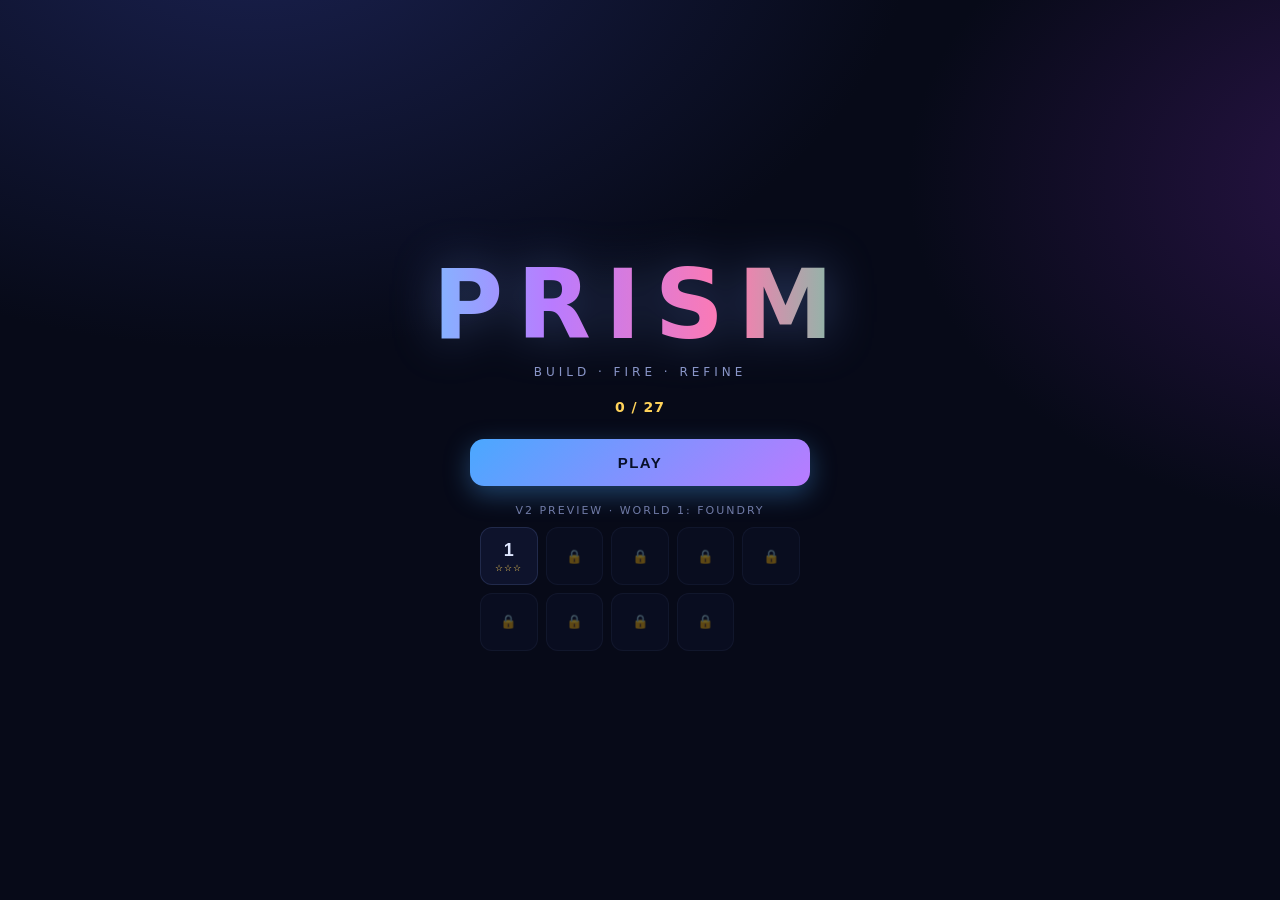
==== prism2.html @ b4cc67da "PRISM v2 vertical slice: playable build-and-fire game (separate page) Adds the player-facing layer o" ====
<!DOCTYPE html>
<html lang="en">
<head>
  <meta charset="UTF-8" />
  <meta name="viewport" content="width=device-width, initial-scale=1.0, maximum-scale=1.0, user-scalable=no, viewport-fit=cover" />
  <meta name="theme-color" content="#070a18" />
  <title>PRISM v2 — Build &amp; Fire</title>
  <link rel="stylesheet" href="css/style.css" />
  <link rel="stylesheet" href="css/style2.css" />
</head>
<body>
  <div id="app">
    <!-- MENU -->
    <section id="screen-menu2" class="screen screen2 active">
      <div class="menu-inner">
        <div class="logo"><h1>PRISM</h1></div>
        <div class="tagline">build · fire · refine</div>
        <div class="menu-stars" id="menu-stars2">0 / 0</div>
        <div class="menu-buttons">
          <button class="btn btn-primary" id="btn-play2">PLAY</button>
        </div>
        <div class="v2-badge">v2 preview · World 1: Foundry</div>
        <div class="level-grid2" id="level-grid2"></div>
      </div>
    </section>

    <!-- GAME -->
    <section id="screen-game2" class="screen screen2">
      <div class="topbar">
        <button class="icon-btn" id="btn-quit2">‹</button>
        <div class="level-meta"><span class="world-tag" id="lvl-par2">PAR 1</span><span class="level-name" id="lvl-name2">—</span></div>
        <div style="width:42px"></div>
      </div>
      <div class="hud">
        <div class="pill"><span class="pill-ico">◆</span> pieces <b id="pieces-stat">0 / 0</b></div>
        <div class="pill"><span class="pill-ico">⚡</span> fires <b id="fires-stat">0</b></div>
      </div>
      <div class="board-wrap"><canvas id="board2"></canvas></div>
      <div class="tray" id="tray2"></div>
      <div class="controls">
        <button class="btn btn-small btn-ghost" id="btn-clear2">CLEAR</button>
        <button class="btn btn-fire" id="btn-fire">⚡ FIRE</button>
      </div>
    </section>

    <!-- WIN -->
    <div class="modal" id="modal-win2">
      <div class="modal-card win-card">
        <div class="win-rays"></div>
        <h2 id="win2-title">SOLVED</h2>
        <div class="stars-row" id="win2-stars"><span class="s star">★</span><span class="s star">★</span><span class="s star">★</span></div>
        <p class="win-stats" id="win2-stats"></p>
        <div class="modal-buttons">
          <button class="btn btn-small btn-ghost" id="btn-levels2">LEVELS</button>
          <button class="btn btn-small" id="btn-replay2">REPLAY</button>
          <button class="btn btn-small btn-primary" id="btn-next2">NEXT</button>
        </div>
      </div>
    </div>
  </div>

  <script src="js/engine2.js"></script>
  <script src="js/levels2.js"></script>
  <script src="js/audio.js"></script>
  <script src="js/render2.js"></script>
  <script src="js/game2.js"></script>
</body>
</html>
---- css/style.css ----
:root {
  --bg: #070a18;
  --bg2: #0c1130;
  --panel: rgba(18, 24, 54, 0.7);
  --line: rgba(120, 150, 220, 0.18);
  --text: #dfe7ff;
  --muted: #8a96c8;
  --accent: #4aa8ff;
  --accent2: #b97bff;
  --good: #41e0a3;
  --gold: #ffd35a;
}

* { box-sizing: border-box; -webkit-tap-highlight-color: transparent; }
html, body { margin: 0; height: 100%; }
body {
  font-family: -apple-system, BlinkMacSystemFont, "Segoe UI", system-ui, sans-serif;
  color: var(--text);
  background:
    radial-gradient(1200px 800px at 20% -10%, #1a2150 0%, transparent 55%),
    radial-gradient(1000px 700px at 110% 20%, #2a1448 0%, transparent 50%),
    var(--bg);
  overflow: hidden;
  user-select: none;
  -webkit-user-select: none;
}

#app { position: relative; height: 100vh; height: 100dvh; max-width: 560px; margin: 0 auto; }

.screen {
  position: absolute; inset: 0;
  display: none; flex-direction: column;
  padding: max(16px, env(safe-area-inset-top)) 16px max(16px, env(safe-area-inset-bottom));
  animation: fade .28s ease;
}
.screen.active { display: flex; }
@keyframes fade { from { opacity: 0; transform: translateY(6px) scale(.995); } to { opacity: 1; transform: none; } }
body.reduced-motion .screen { animation: none; }

/* ---------- MENU ---------- */
.menu-inner { margin: auto; width: 100%; text-align: center; }
.logo h1 {
  font-size: clamp(56px, 18vw, 96px);
  margin: 0; letter-spacing: 14px; font-weight: 800;
  background: linear-gradient(90deg, #6ad0ff, #b97bff, #ff7ab0, #41e0a3);
  -webkit-background-clip: text; background-clip: text; color: transparent;
  filter: drop-shadow(0 0 24px rgba(120, 160, 255, .35));
  animation: hue 8s linear infinite;
}
@keyframes hue { to { filter: drop-shadow(0 0 24px rgba(120,160,255,.35)) hue-rotate(360deg); } }
body.reduced-motion .logo h1 { animation: none; }
.tagline { color: var(--muted); letter-spacing: 4px; text-transform: uppercase; font-size: 12px; margin-top: 4px; }
.menu-stars { margin: 20px 0 24px; color: var(--gold); font-weight: 700; letter-spacing: 1px; }
.menu-buttons { display: flex; flex-direction: column; gap: 12px; max-width: 340px; margin: 0 auto; }
.menu-row { display: flex; gap: 12px; }
.menu-row .btn { flex: 1; }
.hint-text { color: var(--muted); font-size: 12px; margin-top: 24px; line-height: 1.6; padding: 0 10px; }

/* ---------- BUTTONS ---------- */
.btn {
  border: 1px solid var(--line); background: var(--panel); color: var(--text);
  padding: 15px 18px; border-radius: 14px; font-size: 15px; font-weight: 700;
  letter-spacing: 1.5px; cursor: pointer; backdrop-filter: blur(8px);
  transition: transform .08s ease, box-shadow .2s ease, background .2s ease;
}
.btn:active { transform: scale(.96); }
.btn-primary {
  background: linear-gradient(135deg, var(--accent), var(--accent2));
  border: none; color: #08102a; box-shadow: 0 8px 26px rgba(74, 168, 255, .35);
}
.btn-ghost { background: transparent; color: var(--muted); }
.btn-small { padding: 12px 16px; font-size: 13px; border-radius: 12px; }

.icon-btn {
  width: 42px; height: 42px; border-radius: 12px; border: 1px solid var(--line);
  background: var(--panel); color: var(--text); font-size: 22px; cursor: pointer;
  display: grid; place-items: center; line-height: 1;
}
.icon-btn:active { transform: scale(.92); }

/* ---------- TOPBAR ---------- */
.topbar { display: flex; align-items: center; justify-content: space-between; gap: 10px; margin-bottom: 8px; }
.topbar h2 { margin: 0; letter-spacing: 6px; font-size: 18px; }
.topbar-stars, .menu-stars { color: var(--gold); font-weight: 700; font-size: 14px; }
.level-meta { text-align: center; flex: 1; overflow: hidden; }
.world-tag { display: block; font-size: 10px; letter-spacing: 2px; color: var(--muted); text-transform: uppercase; }
.level-name { display: block; font-size: 16px; font-weight: 700; letter-spacing: 2px; }

/* ---------- WORLD LIST ---------- */
.world-list { overflow-y: auto; padding: 8px 2px 30px; flex: 1; display: flex; flex-direction: column; gap: 12px; }
.world-card {
  position: relative; text-align: left; border: 1px solid var(--line); border-radius: 16px;
  background: var(--panel); padding: 16px 16px; cursor: pointer; overflow: hidden;
  transition: transform .08s ease, box-shadow .2s ease, border-color .2s ease;
  border-left: 4px solid var(--wc, #4aa8ff);
}
.world-card:active { transform: scale(.985); }
.world-card .wc-num { font-size: 11px; letter-spacing: 3px; color: var(--muted); }
.world-card .wc-name { font-size: 20px; font-weight: 800; letter-spacing: 2px; margin: 2px 0 4px; color: #fff; }
.world-card .wc-mech { font-size: 12px; color: var(--muted); }
.world-card .wc-stars { position: absolute; top: 16px; right: 16px; color: var(--gold); font-size: 13px; font-weight: 700; }
.world-card .wc-bar { height: 6px; border-radius: 999px; background: rgba(255,255,255,.08); margin-top: 12px; overflow: hidden; }
.world-card .wc-fill { height: 100%; border-radius: 999px; background: var(--wc, #4aa8ff); width: 0; transition: width .4s ease; }
.world-card.locked { opacity: .5; cursor: default; }
.world-card.locked .wc-name::after { content: " 🔒"; font-size: 14px; }
.world-card.done { box-shadow: 0 0 0 1px var(--wc, #4aa8ff) inset, 0 8px 26px rgba(0,0,0,.25); }
.world-card .wc-check { position: absolute; top: 14px; right: 16px; color: var(--wc); font-size: 16px; }

/* ---------- LEVEL GRID ---------- */
.levels-sub { color: var(--muted); font-size: 12px; margin: 0 4px 10px; letter-spacing: 1px; text-transform: uppercase; }
.level-grid { overflow-y: auto; padding: 4px 2px 30px; flex: 1;
  display: grid; grid-template-columns: repeat(4, 1fr); gap: 10px; align-content: start; }
.level-btn {
  aspect-ratio: 1; border-radius: 14px; border: 1px solid var(--line);
  background: var(--panel); color: var(--text); cursor: pointer;
  display: flex; flex-direction: column; align-items: center; justify-content: center; gap: 4px;
  transition: transform .08s ease, box-shadow .2s ease;
}
.level-btn:active { transform: scale(.94); }
.level-btn .num { font-size: 22px; font-weight: 800; }
.level-btn .lvstars { font-size: 11px; color: var(--gold); letter-spacing: 1px; }
.level-btn.locked { opacity: .4; cursor: default; }
.level-btn.done { border-color: color-mix(in srgb, var(--accent) 50%, var(--line)); }
.level-btn.locked .lock { font-size: 20px; }
.level-btn:not(.locked):hover { box-shadow: 0 6px 20px rgba(74,168,255,.25); }

/* ---------- GAME ---------- */
.hud { display: flex; gap: 8px; justify-content: center; flex-wrap: wrap; margin: 6px 0 8px; }
.pill {
  background: var(--panel); border: 1px solid var(--line); border-radius: 999px;
  padding: 7px 13px; font-size: 12px; color: var(--muted); letter-spacing: .5px;
  display: flex; align-items: center; gap: 6px;
}
.pill b { color: var(--text); font-size: 13px; }
.pill i { color: var(--muted); font-style: normal; opacity: .8; }
.pill-ico { opacity: .8; }
.pill.flash { animation: flash .4s ease; }
@keyframes flash { 0%,100% { background: var(--panel); } 30% { background: rgba(255,90,120,.35); border-color: #ff5a78; } }

.board-wrap { flex: 1; display: flex; min-height: 0; padding: 6px 0; }
#board { width: 100%; height: 100%; touch-action: manipulation; }
#board.hinting { animation: hintpulse 1.4s ease; }
@keyframes hintpulse { 0%,100% { filter: none; } 50% { filter: drop-shadow(0 0 18px rgba(120,200,255,.6)); } }
body.reduced-motion #board.hinting { animation: none; }

.controls { display: flex; gap: 10px; justify-content: center; padding-top: 8px; }

/* ---------- MODALS ---------- */
.modal {
  position: absolute; inset: 0; display: none; place-items: center;
  background: rgba(4, 6, 16, .72); backdrop-filter: blur(6px); z-index: 20; padding: 20px;
}
.modal.show { display: grid; animation: fade .25s ease; }
.modal-card {
  width: 100%; max-width: 340px; text-align: center;
  background: linear-gradient(160deg, rgba(30,38,80,.9), rgba(16,20,46,.95));
  border: 1px solid var(--line); border-radius: 22px; padding: 28px 22px;
  box-shadow: 0 30px 80px rgba(0,0,0,.5);
  animation: pop .35s cubic-bezier(.2,1.4,.4,1);
}
body.reduced-motion .modal-card { animation: none; }
@keyframes pop { from { transform: scale(.85); opacity: 0; } to { transform: none; opacity: 1; } }
.modal-card h2 { margin: 0 0 14px; letter-spacing: 6px; font-size: 26px;
  background: linear-gradient(90deg,#6ad0ff,#41e0a3); -webkit-background-clip: text; background-clip: text; color: transparent; }
.stars-row { display: flex; justify-content: center; gap: 14px; margin: 6px 0 14px; }
.stars-row .star { font-size: 44px; color: rgba(255,255,255,.12); transition: transform .3s, color .3s, text-shadow .3s; }
.stars-row .star.on { color: var(--gold); text-shadow: 0 0 22px rgba(255,211,90,.8); transform: scale(1.18) rotate(-6deg); }

/* help / legend */
.help-card { max-width: 440px; text-align: left; max-height: 88vh; overflow-y: auto; }
.help-card h2 { text-align: center; }
.help-goal { color: var(--text); font-size: 13px; line-height: 1.6; margin: 0 0 14px; }
.help-goal b { color: #fff; }
.legend { display: flex; flex-direction: column; gap: 8px; margin: 4px 0 14px; }
.leg { display: flex; gap: 12px; align-items: flex-start; font-size: 12.5px; color: var(--muted); line-height: 1.45; }
.leg .ic { width: 22px; text-align: center; font-size: 18px; flex: 0 0 22px; }
.leg b { color: var(--text); }
.prism-ic { background: linear-gradient(135deg,#ff5a78,#41e0a3,#4aa8ff); -webkit-background-clip: text; background-clip: text; color: transparent; }
.help-mix { font-size: 12.5px; color: var(--muted); line-height: 1.7; background: rgba(0,0,0,.2); padding: 10px 12px; border-radius: 10px; margin: 0 0 16px; }
.help-mix b { color: var(--text); }

/* settings */
.settings-card { text-align: left; max-width: 360px; }
.settings-card h2 { text-align: center; }
.setting { display: flex; align-items: center; justify-content: space-between; padding: 13px 4px; border-bottom: 1px solid var(--line); font-size: 14px; }
.toggle { width: 50px; height: 28px; border-radius: 999px; border: 1px solid var(--line); background: rgba(0,0,0,.3); position: relative; cursor: pointer; transition: background .2s; }
.toggle::after { content: ""; position: absolute; top: 2px; left: 2px; width: 22px; height: 22px; border-radius: 50%; background: #8a96c8; transition: transform .2s, background .2s; }
.toggle[aria-pressed="true"] { background: linear-gradient(135deg, var(--accent), var(--accent2)); border-color: transparent; }
.toggle[aria-pressed="true"]::after { transform: translateX(22px); background: #fff; }
.settings-buttons { margin-top: 18px; }
.settings-about { color: var(--muted); font-size: 11px; line-height: 1.6; margin: 16px 0 0; text-align: center; }

/* themed, celebratory win screen */
.win-card, .world-card.modal-card { position: relative; overflow: hidden; --accent: #4aa8ff; border-color: color-mix(in srgb, var(--accent) 40%, transparent); }
.win-rays { position: absolute; inset: -40% -40% auto -40%; height: 200%; pointer-events: none; opacity: .5;
  background: conic-gradient(from 0deg, transparent 0 12deg, color-mix(in srgb, var(--accent) 35%, transparent) 12deg 14deg, transparent 14deg 30deg,
    color-mix(in srgb, var(--accent) 35%, transparent) 30deg 32deg, transparent 32deg 48deg, color-mix(in srgb, var(--accent) 35%, transparent) 48deg 50deg, transparent 50deg);
  animation: spin 14s linear infinite; }
@keyframes spin { to { transform: rotate(360deg); } }
body.reduced-motion .win-rays { animation: none; }
.win-card h2, .world-card h2 { position: relative; margin: 0 0 4px; letter-spacing: 6px; font-size: 30px;
  color: var(--accent); text-shadow: 0 0 26px color-mix(in srgb, var(--accent) 70%, transparent);
  -webkit-text-fill-color: var(--accent); animation: winpop .4s cubic-bezier(.2,1.5,.4,1); }
body.reduced-motion .win-card h2, body.reduced-motion .world-card h2 { animation: none; }
@keyframes winpop { from { transform: scale(.6); opacity: 0; } to { transform: none; opacity: 1; } }
.win-flavor { position: relative; color: var(--muted); font-size: 13px; letter-spacing: 1px; margin: 0 0 14px; }
.win-perfect { position: relative; height: 16px; margin: -4px 0 6px; font-size: 13px; letter-spacing: 4px; font-weight: 800;
  color: var(--gold); opacity: 0; transform: translateY(6px); transition: opacity .3s, transform .3s; text-shadow: 0 0 18px rgba(255,211,90,.8); }
.win-perfect.show { opacity: 1; transform: none; }
.win-stats { position: relative; color: var(--muted); font-size: 14px; margin: 4px 0 20px; }
.win-stats b { color: var(--text); }
.modal-buttons { display: flex; gap: 8px; justify-content: center; flex-wrap: wrap; }

/* world-complete */
.world-kicker { position: relative; color: var(--muted); letter-spacing: 5px; font-size: 11px; margin: 0 0 6px; }
.world-done-stars { position: relative; color: var(--gold); font-weight: 700; letter-spacing: 2px; margin: 8px 0 20px; font-size: 15px; }

@media (max-height: 680px) {
  .logo h1 { font-size: 64px; }
  .hint-text { display: none; }
}
---- css/style2.css ----
/* PRISM v2 — styles for the build-and-fire loop (layered on style.css) */
.v2-badge { color: var(--muted); font-size: 11px; letter-spacing: 2px; text-transform: uppercase; margin: 18px 0 10px; opacity: .8; }

.level-grid2 { display: grid; grid-template-columns: repeat(5, 1fr); gap: 8px; max-width: 320px; margin: 4px auto 0; }
.lvl-btn {
  aspect-ratio: 1; border-radius: 12px; border: 1px solid var(--line); background: var(--panel); color: var(--text);
  cursor: pointer; display: flex; flex-direction: column; align-items: center; justify-content: center; gap: 2px;
  transition: transform .08s ease, box-shadow .2s ease;
}
.lvl-btn:active { transform: scale(.94); }
.lvl-btn .n { font-size: 18px; font-weight: 800; }
.lvl-btn .s { font-size: 9px; color: var(--gold); letter-spacing: 1px; }
.lvl-btn.locked { opacity: .4; cursor: default; }

/* inventory tray */
.tray { display: flex; gap: 10px; justify-content: center; flex-wrap: wrap; padding: 8px 0 2px; min-height: 56px; }
.tray.flash { animation: trayflash .4s ease; }
@keyframes trayflash { 0%,100% {} 30% { filter: drop-shadow(0 0 8px rgba(255,90,120,.8)); } }
.tool {
  position: relative; width: 56px; height: 56px; border-radius: 14px;
  border: 1px solid var(--line); background: var(--panel); color: var(--text); cursor: pointer;
  display: grid; place-items: center; transition: transform .08s ease, border-color .15s ease, box-shadow .15s ease;
}
.tool:active { transform: scale(.92); }
.tool .tg { font-size: 26px; line-height: 1; }
.tool .tc { position: absolute; right: 5px; bottom: 3px; font-size: 11px; font-weight: 700; color: var(--muted); }
.tool.sel { border-color: var(--accent); box-shadow: 0 0 0 2px rgba(74,168,255,.35), 0 6px 18px rgba(74,168,255,.25); }
.tool.empty { opacity: .35; }

/* fire button */
.btn-fire {
  background: linear-gradient(135deg, #ffd35a, #ff8a5a); border: none; color: #2a1400;
  font-size: 16px; font-weight: 800; letter-spacing: 2px; padding: 15px 34px; border-radius: 14px;
  box-shadow: 0 8px 26px rgba(255,160,80,.4); transition: transform .08s ease, box-shadow .2s ease;
}
.btn-fire:active { transform: scale(.95); box-shadow: 0 4px 14px rgba(255,160,80,.5); }
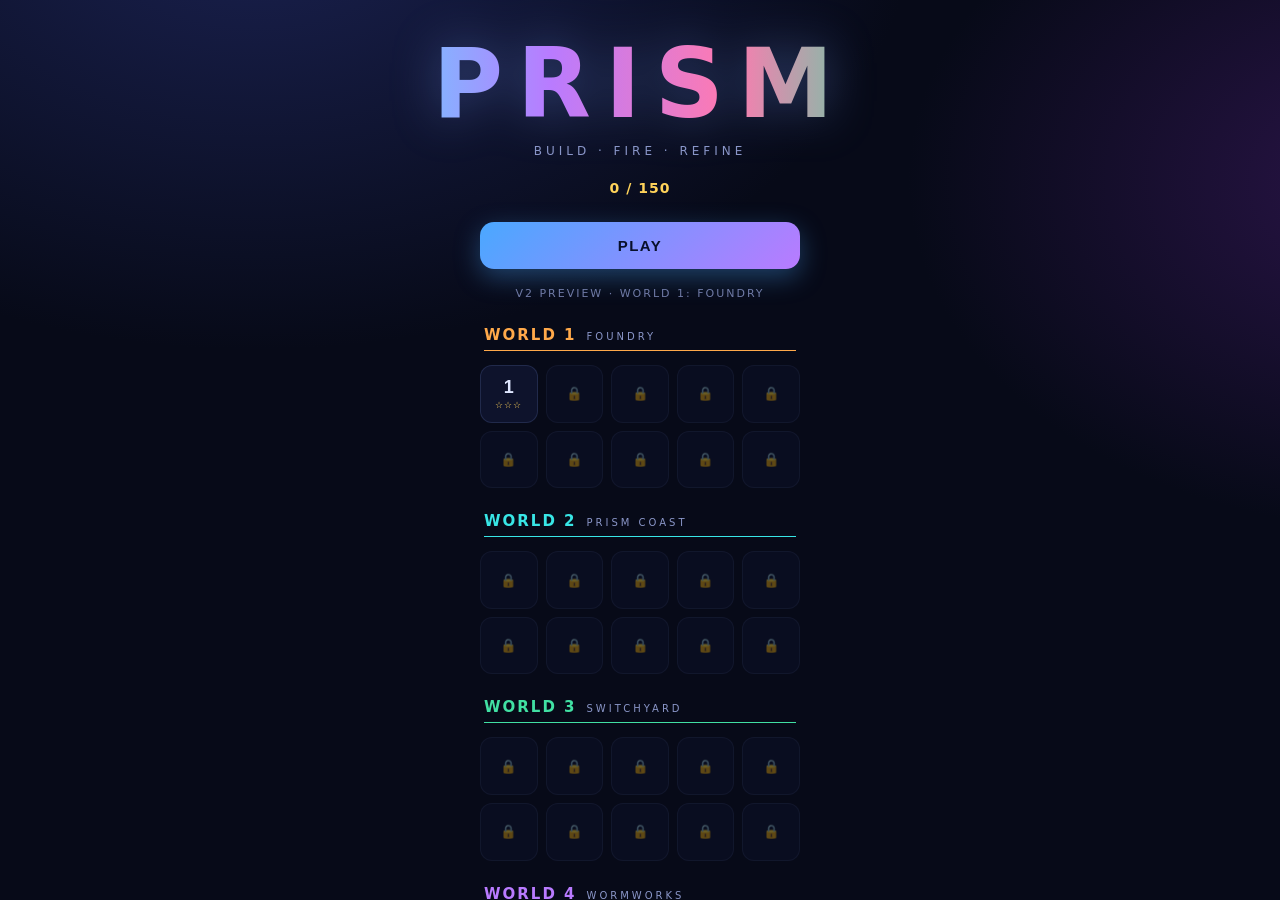
==== commit f4f2a2ce: "PRISM v2 preview: visual overhaul + 50-level/5-world curriculum (additive) Updates the standalone /p" ====
--- a/prism2.html
+++ b/prism2.html
@@ -5,7 +5,7 @@
   <meta name="viewport" content="width=device-width, initial-scale=1.0, maximum-scale=1.0, user-scalable=no, viewport-fit=cover" />
   <meta name="theme-color" content="#070a18" />
   <title>PRISM v2 — Build &amp; Fire</title>
-  <link rel="stylesheet" href="css/style.css" />
+  <link rel="stylesheet" href="css/v2base.css" />
   <link rel="stylesheet" href="css/style2.css" />
 </head>
 <body>
@@ -45,7 +45,7 @@
 
     <!-- WIN -->
     <div class="modal" id="modal-win2">
-      <div class="modal-card win-card">
+      <div class="modal-card win-card" id="win-card2">
         <div class="win-rays"></div>
         <h2 id="win2-title">SOLVED</h2>
         <div class="stars-row" id="win2-stars"><span class="s star">★</span><span class="s star">★</span><span class="s star">★</span></div>
--- a/css/v2base.css
+++ b/css/v2base.css
@@ -0,0 +1,186 @@
+:root {
+  --bg: #070a18;
+  --bg2: #0c1130;
+  --panel: rgba(18, 24, 54, 0.7);
+  --line: rgba(120, 150, 220, 0.18);
+  --text: #dfe7ff;
+  --muted: #8a96c8;
+  --accent: #4aa8ff;
+  --accent2: #b97bff;
+  --good: #41e0a3;
+  --gold: #ffd35a;
+}
+
+* { box-sizing: border-box; -webkit-tap-highlight-color: transparent; }
+html, body { margin: 0; height: 100%; }
+body {
+  font-family: -apple-system, BlinkMacSystemFont, "Segoe UI", system-ui, sans-serif;
+  color: var(--text);
+  background:
+    radial-gradient(1200px 800px at 20% -10%, #1a2150 0%, transparent 55%),
+    radial-gradient(1000px 700px at 110% 20%, #2a1448 0%, transparent 50%),
+    var(--bg);
+  overflow: hidden;
+  user-select: none;
+  -webkit-user-select: none;
+}
+
+#app { position: relative; height: 100vh; height: 100dvh; max-width: 560px; margin: 0 auto; }
+
+.screen {
+  position: absolute; inset: 0;
+  display: none; flex-direction: column;
+  padding: max(16px, env(safe-area-inset-top)) 16px max(16px, env(safe-area-inset-bottom));
+  animation: fade .25s ease;
+}
+.screen.active { display: flex; }
+@keyframes fade { from { opacity: 0; transform: scale(.99); } to { opacity: 1; transform: none; } }
+
+/* ---------- MENU ---------- */
+.menu-inner { margin: auto; width: 100%; text-align: center; }
+.logo h1 {
+  font-size: clamp(56px, 18vw, 96px);
+  margin: 0; letter-spacing: 14px; font-weight: 800;
+  background: linear-gradient(90deg, #6ad0ff, #b97bff, #ff7ab0, #41e0a3);
+  -webkit-background-clip: text; background-clip: text; color: transparent;
+  filter: drop-shadow(0 0 24px rgba(120, 160, 255, .35));
+  animation: hue 8s linear infinite;
+}
+@keyframes hue { to { filter: drop-shadow(0 0 24px rgba(120,160,255,.35)) hue-rotate(360deg); } }
+.tagline { color: var(--muted); letter-spacing: 4px; text-transform: uppercase; font-size: 12px; margin-top: 4px; }
+.menu-stars { margin: 22px 0 26px; color: var(--gold); font-weight: 700; letter-spacing: 1px; }
+.menu-buttons { display: flex; flex-direction: column; gap: 12px; max-width: 320px; margin: 0 auto; }
+.hint-text { color: var(--muted); font-size: 12px; margin-top: 26px; line-height: 1.6; padding: 0 10px; }
+
+/* ---------- BUTTONS ---------- */
+.btn {
+  border: 1px solid var(--line); background: var(--panel); color: var(--text);
+  padding: 15px 18px; border-radius: 14px; font-size: 15px; font-weight: 700;
+  letter-spacing: 1.5px; cursor: pointer; backdrop-filter: blur(8px);
+  transition: transform .08s ease, box-shadow .2s ease, background .2s ease;
+}
+.btn:active { transform: scale(.96); }
+.btn-primary {
+  background: linear-gradient(135deg, var(--accent), var(--accent2));
+  border: none; color: #08102a; box-shadow: 0 8px 26px rgba(74, 168, 255, .35);
+}
+.btn-ghost { background: transparent; color: var(--muted); }
+.btn-small { padding: 12px 16px; font-size: 13px; border-radius: 12px; }
+
+.icon-btn {
+  width: 42px; height: 42px; border-radius: 12px; border: 1px solid var(--line);
+  background: var(--panel); color: var(--text); font-size: 22px; cursor: pointer;
+  display: grid; place-items: center; line-height: 1;
+}
+.icon-btn:active { transform: scale(.92); }
+
+/* ---------- TOPBAR ---------- */
+.topbar { display: flex; align-items: center; justify-content: space-between; gap: 10px; margin-bottom: 14px; }
+.topbar h2 { margin: 0; letter-spacing: 6px; font-size: 18px; }
+.topbar-stars, .menu-stars { color: var(--gold); font-weight: 700; font-size: 14px; }
+.level-meta { text-align: center; flex: 1; overflow: hidden; }
+.world-tag { display: block; font-size: 10px; letter-spacing: 2px; color: var(--muted); text-transform: uppercase; }
+.level-name { display: block; font-size: 16px; font-weight: 700; letter-spacing: 2px; }
+
+/* ---------- LEVEL GRID ---------- */
+.level-grid { overflow-y: auto; padding: 4px 2px 30px; flex: 1; }
+.world-head {
+  display: flex; align-items: baseline; gap: 10px; margin: 18px 4px 10px;
+  padding-bottom: 8px; border-bottom: 1px solid var(--line);
+}
+.world-head span { font-size: 11px; letter-spacing: 3px; color: var(--muted); }
+.world-head b { font-size: 16px; letter-spacing: 2px; }
+.level-grid { display: grid; grid-template-columns: repeat(4, 1fr); gap: 10px; align-content: start; }
+.level-grid .world-head { grid-column: 1 / -1; }
+.level-btn {
+  aspect-ratio: 1; border-radius: 14px; border: 1px solid var(--line);
+  background: var(--panel); color: var(--text); cursor: pointer;
+  display: flex; flex-direction: column; align-items: center; justify-content: center; gap: 4px;
+  transition: transform .08s ease, box-shadow .2s ease;
+}
+.level-btn:active { transform: scale(.94); }
+.level-btn .num { font-size: 22px; font-weight: 800; }
+.level-btn .lvstars { font-size: 11px; color: var(--gold); letter-spacing: 1px; }
+.level-btn.locked { opacity: .4; cursor: default; }
+.level-btn.locked .lock { font-size: 20px; }
+.level-btn:not(.locked):hover { box-shadow: 0 6px 20px rgba(74,168,255,.25); }
+
+/* ---------- GAME ---------- */
+.hud { display: flex; gap: 8px; justify-content: center; flex-wrap: wrap; margin-bottom: 10px; }
+.pill {
+  background: var(--panel); border: 1px solid var(--line); border-radius: 999px;
+  padding: 7px 13px; font-size: 12px; color: var(--muted); letter-spacing: .5px;
+  display: flex; align-items: center; gap: 6px;
+}
+.pill b { color: var(--text); font-size: 13px; }
+.pill i { color: var(--muted); font-style: normal; opacity: .8; }
+.pill-ico { opacity: .8; }
+.pill.flash { animation: flash .4s ease; }
+@keyframes flash { 0%,100% { background: var(--panel); } 30% { background: rgba(255,90,120,.35); border-color: #ff5a78; } }
+
+.level-note-bar {
+  text-align: center; color: var(--muted); font-size: 12px; line-height: 1.4;
+  padding: 2px 12px 6px; min-height: 16px; font-style: italic;
+}
+.board-wrap { flex: 1; display: flex; min-height: 0; padding: 6px 0; }
+#board { width: 100%; height: 100%; touch-action: manipulation; }
+#board.hinting { animation: hintpulse 1.4s ease; }
+@keyframes hintpulse { 0%,100% { filter: none; } 50% { filter: drop-shadow(0 0 18px rgba(120,200,255,.6)); } }
+
+.controls { display: flex; gap: 10px; justify-content: center; padding-top: 10px; }
+
+/* ---------- WIN MODAL ---------- */
+.modal {
+  position: absolute; inset: 0; display: none; place-items: center;
+  background: rgba(4, 6, 16, .72); backdrop-filter: blur(6px); z-index: 20; padding: 20px;
+}
+.modal.show { display: grid; animation: fade .25s ease; }
+.modal-card {
+  width: 100%; max-width: 340px; text-align: center;
+  background: linear-gradient(160deg, rgba(30,38,80,.9), rgba(16,20,46,.95));
+  border: 1px solid var(--line); border-radius: 22px; padding: 28px 22px;
+  box-shadow: 0 30px 80px rgba(0,0,0,.5);
+  animation: pop .35s cubic-bezier(.2,1.4,.4,1);
+}
+@keyframes pop { from { transform: scale(.85); opacity: 0; } to { transform: none; opacity: 1; } }
+.modal-card h2 { margin: 0 0 14px; letter-spacing: 6px; font-size: 26px;
+  background: linear-gradient(90deg,#6ad0ff,#41e0a3); -webkit-background-clip: text; background-clip: text; color: transparent; }
+.stars-row { display: flex; justify-content: center; gap: 14px; margin: 6px 0 14px; }
+.stars-row .star { font-size: 44px; color: rgba(255,255,255,.12); transition: transform .3s, color .3s, text-shadow .3s; }
+.stars-row .star.on { color: var(--gold); text-shadow: 0 0 22px rgba(255,211,90,.8); transform: scale(1.18) rotate(-6deg); }
+/* help / legend */
+.help-card { max-width: 420px; text-align: left; max-height: 86vh; overflow-y: auto; }
+.help-card h2 { text-align: center; }
+.help-goal { color: var(--text); font-size: 13px; line-height: 1.6; margin: 0 0 14px; }
+.help-goal b { color: #fff; }
+.legend { display: flex; flex-direction: column; gap: 9px; margin: 4px 0 14px; }
+.leg { display: flex; gap: 12px; align-items: flex-start; font-size: 12.5px; color: var(--muted); line-height: 1.45; }
+.leg .ic { width: 22px; text-align: center; font-size: 18px; flex: 0 0 22px; }
+.leg b { color: var(--text); }
+.prism-ic { background: linear-gradient(135deg,#ff5a78,#41e0a3,#4aa8ff); -webkit-background-clip: text; background-clip: text; color: transparent; }
+.help-mix { font-size: 12.5px; color: var(--muted); line-height: 1.7; background: rgba(0,0,0,.2); padding: 10px 12px; border-radius: 10px; margin: 0 0 16px; }
+.help-mix b { color: var(--text); }
+
+/* themed, celebratory win screen */
+.win-card { position: relative; overflow: hidden; --accent: #4aa8ff; border-color: color-mix(in srgb, var(--accent) 40%, transparent); }
+.win-rays { position: absolute; inset: -40% -40% auto -40%; height: 200%; pointer-events: none; opacity: .5;
+  background: conic-gradient(from 0deg, transparent 0 12deg, color-mix(in srgb, var(--accent) 35%, transparent) 12deg 14deg, transparent 14deg 30deg,
+    color-mix(in srgb, var(--accent) 35%, transparent) 30deg 32deg, transparent 32deg 48deg, color-mix(in srgb, var(--accent) 35%, transparent) 48deg 50deg, transparent 50deg);
+  animation: spin 14s linear infinite; }
+@keyframes spin { to { transform: rotate(360deg); } }
+.win-card h2 { position: relative; margin: 0 0 4px; letter-spacing: 6px; font-size: 30px;
+  color: var(--accent); text-shadow: 0 0 26px color-mix(in srgb, var(--accent) 70%, transparent);
+  -webkit-text-fill-color: var(--accent); animation: winpop .4s cubic-bezier(.2,1.5,.4,1); }
+@keyframes winpop { from { transform: scale(.6); opacity: 0; } to { transform: none; opacity: 1; } }
+.win-flavor { position: relative; color: var(--muted); font-size: 13px; letter-spacing: 1px; margin: 0 0 14px; }
+.win-perfect { position: relative; height: 16px; margin: -4px 0 6px; font-size: 13px; letter-spacing: 4px; font-weight: 800;
+  color: var(--gold); opacity: 0; transform: translateY(6px); transition: opacity .3s, transform .3s; text-shadow: 0 0 18px rgba(255,211,90,.8); }
+.win-perfect.show { opacity: 1; transform: none; }
+.win-stats { position: relative; color: var(--muted); font-size: 14px; margin: 4px 0 20px; }
+.win-stats b { color: var(--text); }
+.modal-buttons { display: flex; gap: 8px; justify-content: center; }
+
+@media (max-height: 680px) {
+  .logo h1 { font-size: 64px; }
+  .hint-text { display: none; }
+}
--- a/css/style2.css
+++ b/css/style2.css
@@ -1,5 +1,18 @@
 /* PRISM v2 — styles for the build-and-fire loop (layered on style.css) */
+/* mobile-first: the board canvas MUST fill its flex slot, never its backing-store size */
+#board2 { width: 100%; height: 100%; display: block; touch-action: manipulation; }
+.screen2 { padding: max(10px, env(safe-area-inset-top)) 12px max(10px, env(safe-area-inset-bottom)); }
+.screen2 .board-wrap { flex: 1 1 auto; min-height: 0; display: flex; padding: 4px 0; }
+.screen2 .hud { margin-bottom: 6px; }
 .v2-badge { color: var(--muted); font-size: 11px; letter-spacing: 2px; text-transform: uppercase; margin: 18px 0 10px; opacity: .8; }
+
+/* menu scrolls through 5 worlds */
+#screen-menu2 { justify-content: flex-start; overflow-y: auto; }
+#screen-menu2 .menu-inner { margin: 0 auto; padding: 18px 0 30px; }
+.world-head2 { grid-column: 1 / -1; display: flex; align-items: baseline; gap: 10px; margin: 16px 4px 6px;
+  padding-bottom: 6px; border-bottom: 1px solid currentColor; }
+.world-head2 b { font-size: 15px; letter-spacing: 2px; }
+.world-head2 span { font-size: 10px; letter-spacing: 3px; color: var(--muted); }
 
 .level-grid2 { display: grid; grid-template-columns: repeat(5, 1fr); gap: 8px; max-width: 320px; margin: 4px auto 0; }
 .lvl-btn {
@@ -17,14 +30,17 @@
 .tray.flash { animation: trayflash .4s ease; }
 @keyframes trayflash { 0%,100% {} 30% { filter: drop-shadow(0 0 8px rgba(255,90,120,.8)); } }
 .tool {
-  position: relative; width: 56px; height: 56px; border-radius: 14px;
+  position: relative; width: 60px; height: 64px; border-radius: 14px;
   border: 1px solid var(--line); background: var(--panel); color: var(--text); cursor: pointer;
-  display: grid; place-items: center; transition: transform .08s ease, border-color .15s ease, box-shadow .15s ease;
+  display: flex; flex-direction: column; align-items: center; justify-content: center; gap: 1px;
+  transition: transform .08s ease, border-color .15s ease, box-shadow .15s ease;
 }
 .tool:active { transform: scale(.92); }
-.tool .tg { font-size: 26px; line-height: 1; }
-.tool .tc { position: absolute; right: 5px; bottom: 3px; font-size: 11px; font-weight: 700; color: var(--muted); }
+.tool .ticon { width: 38px; height: 38px; }
+.tool .tl { font-size: 8.5px; letter-spacing: .5px; text-transform: uppercase; color: var(--muted); line-height: 1; }
+.tool .tc { position: absolute; right: 5px; top: 4px; font-size: 11px; font-weight: 800; color: var(--text); }
 .tool.sel { border-color: var(--accent); box-shadow: 0 0 0 2px rgba(74,168,255,.35), 0 6px 18px rgba(74,168,255,.25); }
+.tool.sel .tl { color: var(--accent); }
 .tool.empty { opacity: .35; }
 
 /* fire button */
